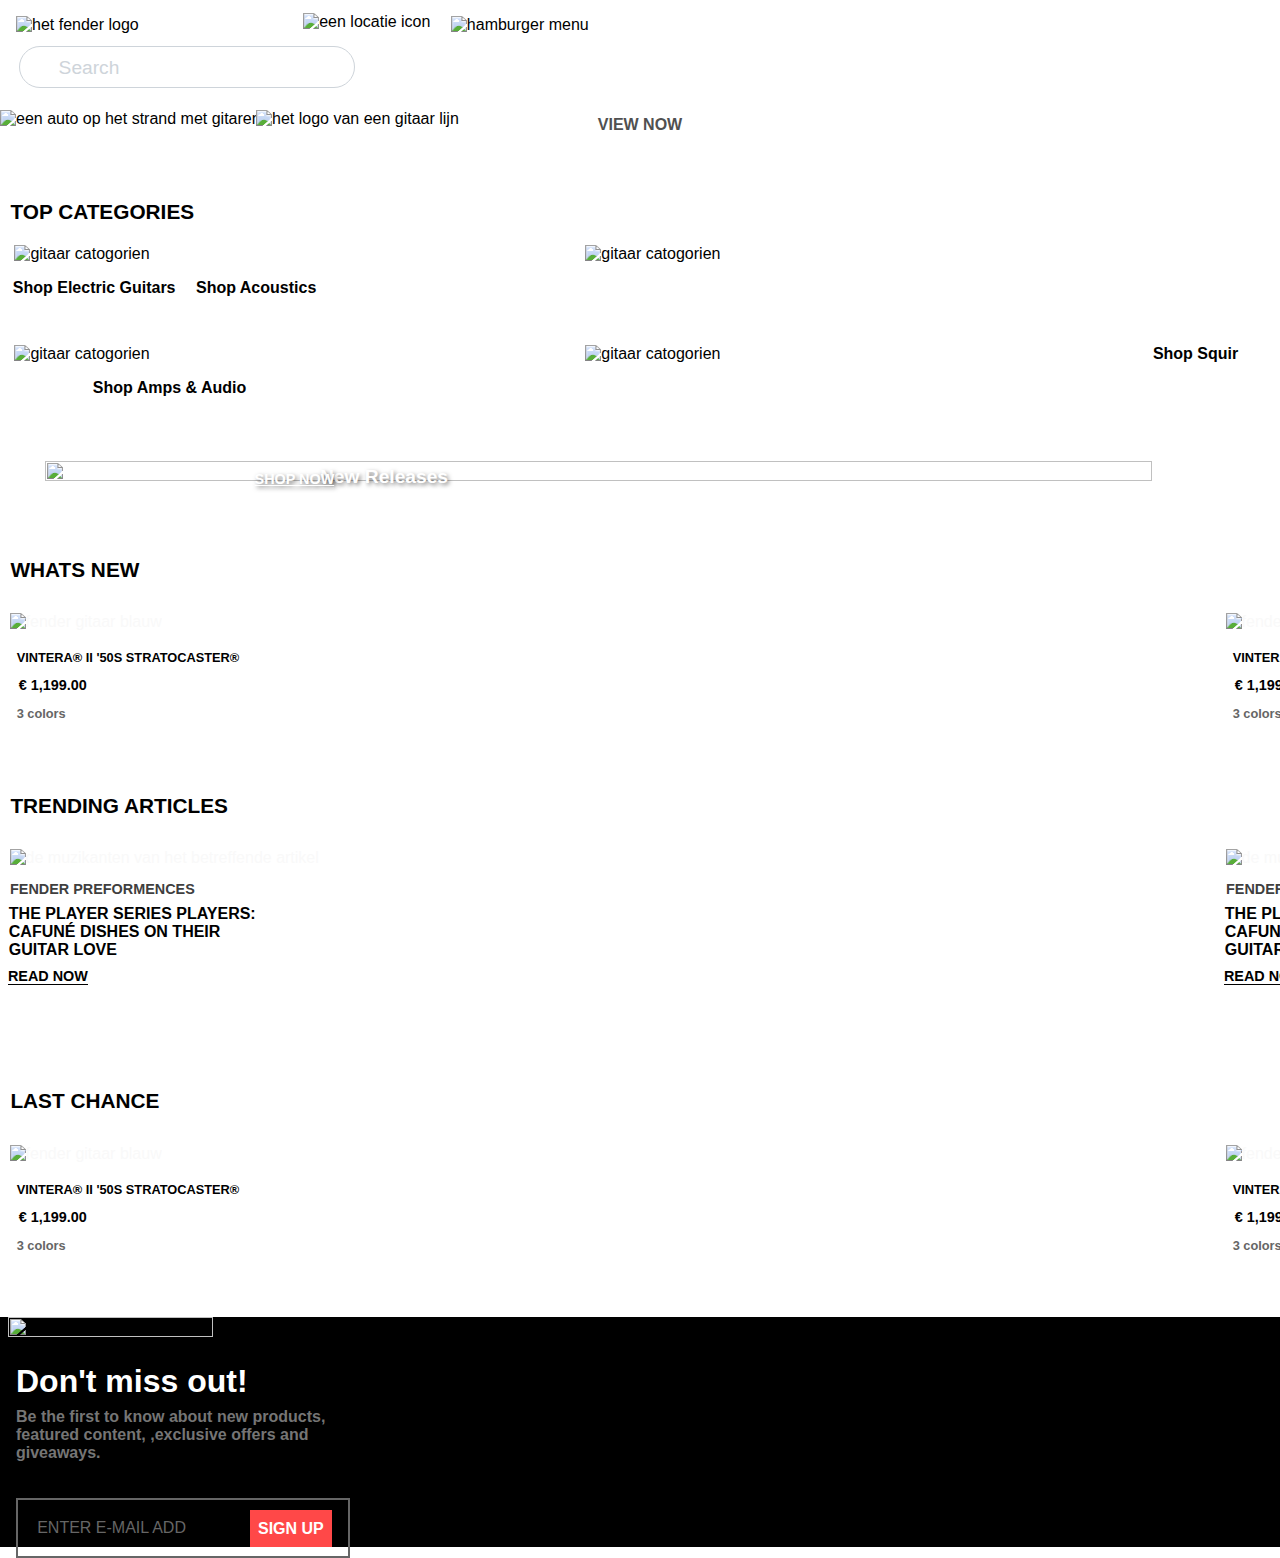
==== index.html @ 5625ce15 "Add files via upload" ====
<!DOCTYPE html>
<html lang="en">

<head>
    <meta charset="UTF-8">
    <meta name="viewport" content="width=device-width, initial-scale=1.0">
    <link rel="stylesheet" href="style.css">
    <title>fender</title>
</head>

<body class="home">
    <header>
        <nav>
            <a><img src="images/Fender_guitars_logo.svg.png" alt="het fender logo"></a>
            <a><img src="images/2838912.png" alt="een locatie icon"></a>
            <a><img src="images/865860-200.png" alt="hamburger menu"></a>
        </nav>
        <a>Search</a>
    </header>
    <main>
        <section>
            <img src="images/autodegoede.png" alt=" een auto op het strand met gitaren">
            <img src="images/vintera_lockup_white@2x.webp" alt=" het logo van een gitaar lijn">
            <P>BEST OF THE DECADES MODELS</P>
            <h1>VINTAGE STYLE FOR<br>THE MODERN ERA</h1>
            <a href="#">VIEW NOW</a>
        </section>


        <section>
            <h2>TOP CATEGORIES</h2>
            <img src="images/electrics-category-tile-v3@2x.webp" alt="gitaar catogorien">
            <img src="images/acoustics-category-tile-v2@2x.webp" alt="gitaar catogorien">
            <p>Shop Electric Guitars</p>
            <p>Shop Acoustics</p>
        </section>

        <section>
            <img src="images/squier-category-tile-v2@2x.webp" alt="gitaar catogorien">
            <img src="images/amps-category-tile-v2@2x.webp" alt="gitaar catogorien">
            <p>Shop Squir</p>
            <p>Shop Amps & Audio</p>
        </section>


        <section>
            <img src="images/Web_Fender_0919_23_VinteraIISeries_NPI_Launch_SHOPCARD_1280x846@2x.webp" alt="">
            <P>New Releases</P>
            <a href="#">SHOP NOW</a>
        </section>


        <section>
            <h2>WHATS NEW</h2>
            <article>
                <a><img src="images/strat1.png" alt="fender gitaar blauw"></a>
                <h3>VINTERA® II '50S STRATOCASTER®</h3>
                <p>€ 1,199.00</p>
                <P>3 colors</P>
            </article>
            <article>
                <a><img src="images/gitaar2.png" alt="fender gitaar blauw"></a>
                <h3>VINTERA® II '50S STRATOCASTER®</h3>
                <p>€ 1,199.00</p>
                <P>3 colors</P>
            </article>
            <article>
                <a><img src="images/gitaar3.png" alt="fender gitaar blauw"></a>
                <h3>VINTERA® II '50S STRATOCASTER®</h3>
                <p>€ 1,199.00</p>
                <P>3 colors</P>

            </article>
        </section>


        <section>
            <h2>TRENDING ARTICLES</h2>
            <article>
                <img src="images/1_CAFUNE_FINAL_FEEDTILE@2x.webp" alt="de muzikanten van het betreffende artikel">
                <p>FENDER PREFORMENCES</p>
                <p>THE PLAYER SERIES PLAYERS:<br>CAFUNÉ DISHES ON THEIR<br>GUITAR LOVE</p>
                <a>READ NOW</a>
            </article>

            <article>
                <img src="images/3_Finishing_School_Article@2x.jpg" alt="de muzikanten van het betreffende artikel">
                <p>FENDER PREFORMENCES</p>
                <p>THE PLAYER SERIES PLAYERS:<br>CAFUNÉ DISHES ON THEIR<br>GUITAR LOVE</p>
                <a>READ NOW</a>
            </article>
            <article>
                <img src="images/2_LunaLi_FINALFEEDTILE@2x.webp" alt="de muzikanten van het betreffende artikel">
                <p>FENDER PREFORMENCES</p>
                <p>THE PLAYER SERIES PLAYERS:<br>CAFUNÉ DISHES ON THEIR<br>GUITAR LOVE</p>
                <a>READ NOW</a>
              </article>
        </section>



        <section>
            <h2>LAST CHANCE</h2>
            <article>
                <a><img src="images/bass.png" alt="fender gitaar blauw"></a>
                <h3>VINTERA® II '50S STRATOCASTER®</h3>
                <p>€ 1,199.00</p>
                <P>3 colors</P>
            </article>
            <article>
                <a><img src="images/bass2.png" alt="fender gitaar blauw"></a>
                <h3>VINTERA® II '50S STRATOCASTER®</h3>
                <p>€ 1,199.00</p>
                <P>3 colors</P>
            </article>
            <article>
                <a><img src="images/gitaar4.png" alt="fender gitaar blauw"></a>
                <h3>VINTERA® II '50S STRATOCASTER®</h3>
                <p>€ 1,199.00</p>
                <P>3 colors</P>

            </article>
        </section>




    </main>
    <footer>
    <img src="images/fender-logo.png" src="fender logo wit">
    <h3>Don't miss out!</h3>
    <p>Be the first to know about new products,<br>featured content, ,exclusive offers and<br> giveaways.</p>
    <a href="#">ENTER E-MAIL ADD<button>SIGN UP</button></a>
    </footer>
</body>

</html>
---- style.css ----
* {
    margin: 0;
    padding: 0;
}

body {
    margin: 0;
    font-family: sans-serif;
}



/*vormgeving voor de header*/

header {
    background-color: white;
    margin-bottom: 2em;
}

header nav a:nth-of-type(1) img {
    width: 27%;
    margin-top: 1em;
    margin-left: 1em;
}

header nav a:nth-of-type(2) img {
    width: 6%;
    margin-left: 10em;
    position: relative;
    top: -0.2em;
}

header nav a:nth-of-type(3) img {
    width: 7%;
    margin-left: 1em;
}

nav {
    margin-bottom: 1.4em;
}

header > a {
    border: 1px solid #ced4da;
    ;
    font-size: 1.2em;
    color: #ced4da;
    border-radius: 2em;
    margin-left: 1em;
    padding-left: 2em;
    padding-right: 12.2em;
    padding-top: 0.5em;
    padding-bottom: 0.5em;
}

/*de vormgeving van de header stopt hier*/

/*de vormgeving van de body begint hier*/



.home section:first-child {
    position: relative;
}

.home section:first-child img {
    width: 100%;
    /* Make sure the image takes up the entire width of its container */
    display: block;
    /* Remove extra spacing below the image */
}

.home section:first-child p {
    font-size: 0.8em;
    position: absolute;
    top: 58%;
    /* Adjust vertically as needed */
    left: 50%;
    /* Adjust horizontally as needed */
    transform: translate(-50%, -50%);
    /* Center the text based on its own dimensions */
    color: white;
    /* Example text color */
    text-align: center;
    /* Center the text horizontally */
    /* Add more styles as needed */
    white-space: nowrap;
    font-weight: bold;
}


.home section:first-child h1:nth-child(4) {
    /* Your styles for the second h1 element */
    font-size: 2em;
    position: absolute;
    top: 67%;
    /* Adjust vertically as needed */
    left: 50%;
    /* Adjust horizontally as needed */
    transform: translate(-50%, -50%);
    /* Center the text based on its own dimensions */
    color: white;
    /* Example text color */
    text-align: center;
    /* Center the text horizontally */
    text-transform: uppercase;
    /* Uppercase text */
    white-space: nowrap;
    /* Prevent text from breaking onto a new line */
    /* Add more styles as needed */
    font-weight: bold;
}

.home section:first-child a {
    /* Your styles for the <a> element */
    font-size: 1em;
    position: absolute;
    top: 80%;
    /* Adjust vertically as needed */
    left: 50%;
    /* Adjust horizontally as needed */
    transform: translate(-50%, -50%);
    /* Center the text based on its own dimensions */
    color: rgb(80, 80, 80);
    /* Example text color */
    text-align: center;
    /* Center the text horizontally */
    text-decoration: none;
    /* Remove underline */
    background-color: #ffffff;
    /* Example background color */
    padding: 10px 20px;
    /* Example padding */
    /* Add more styles as needed */
    border-radius: 2em;
    font-weight: bold;
}

.home section:first-child img:nth-child(2) {
    position: absolute;
    transform: translate(-50%, -50%);
    top: 50%;
    /* Adjust vertically as needed */
    left: 50%;
    width: 60%;
}


/*de bovenkant met de bloemen en de auto is nu af*/

.home section:nth-child(2){
    margin-top: 4.5em;
}


.home section:nth-child(2) h2:first-child {
    color: black;
    margin-left: 0.5em;
    font-size: 1.3em;
    margin-bottom: 1em;
    font-weight: bold;
}

.home section:nth-of-type(2) img {
width: 43%;
height: 20%;
display: inline-block;
margin-left: 0.9em;
}


.home section:nth-of-type(2) img:nth-of-type(2) {
    margin-left: 1em;
}

.home section:nth-of-type(2) p {
    display: inline-block;
    margin-top: 1em;
    margin-left: 0.8em;
    font-size: 1em;
    font-weight: bold;

}

.home section:nth-of-type(2) p:nth-of-type(2) {
    margin-left: 1em; 

}


.home section:nth-child(3){
    margin-top: 2em;
}


.home section:nth-of-type(3) img {
width: 43%;
height: 20%;
display: inline-block;
margin-left: 0.9em;
}


.home section:nth-of-type(3) img:nth-of-type(2) {
    margin-left: 1em;
}

.home section:nth-of-type(3) p {
    display: inline-block;
    margin-top: 1em;
    margin-left: 0.8em;
    font-size: 1em;
    font-weight: bold;
}

.home section:nth-of-type(3) p:nth-of-type(2) {
    margin-left: 5.8em; 
    font-weight: bold;
}


/*de vormgeving voor de collectie stopt hier*/

.home section:nth-of-type(4) {
    margin-top: 4em;
    position: relative;
}

.home section:nth-of-type(4) img{
    width:93% ;
    height:30%;
    display: block;
    margin: auto;
}


.home section:nth-of-type(4) p {
    font-size: 1.2em;
    text-shadow: 2px 2px 4px rgba(0, 0, 0, 0.5); /* Add a shadow */
    position: absolute;
    font-weight: bold;
    top: 65%;
    left: 30%;
    transform: translate(-50%, -50%);
    color: white; /* Optional: set text color */
}

.home section:nth-of-type(4) a {
    font-size: 0.9em;
    text-shadow: 2px 2px 4px rgba(0, 0, 0, 0.5); /* Add a shadow */
    position: absolute;
    font-weight: bold;
    top: 80%;
    left: 23%;
    transform: translate(-50%, -50%);
    color: white; /* Optional: set text color */
    border-bottom: 2px solid white; /
}

/*vormgeving voor de auto met shop now stopt hier*/



.home section:nth-of-type(5) h2{
    position: absolute;
    color: black;
    margin-left: 0.5em;
    font-size: 1.3em;
    margin-top: 3.5em;
    font-weight: bold;
    flex: 0 0 auto; /* Prevent h2 from participating in flex layout */
    width: auto; /* Allow h2 to take its natural width */
}

.home section:nth-of-type(5) img{
    margin-top: 1em;
    color:#f9f9f9;
    margin-left: 0.6em;
    width: 70%;
    height: 70%;
}

.home section:nth-of-type(5) h3 {
    margin-top: 1.5em;
    font-weight: bold;
    margin-left:1.3em;
    font-size: 0.8em;
  }


.home section:nth-of-type(5) p {
    margin-top: 0.8em;
    font-weight: bold;
    margin-left:1.3em;
    font-size: 0.9em;
  }

.home section:nth-of-type(5) p:nth-of-type(2) {
    margin-top: 1em;
    margin-left:1.3em;
    font-size: 0.8em;
    color: #666666;
  }

.home section:nth-of-type(5){
    display: flex;
    overflow-x: auto; /* Add horizontal scroll if the content exceeds the width */
    overflow-y: hidden;
}

.home section:nth-of-type(5) article {
    margin-top: 7em;
    overflow-x: auto; /* Add horizontal scroll if the content exceeds the width */
    flex: 0 0 auto; /* Allow the articles to shrink if necessary */
    margin-right: -4em; /* Adjust the margin between articles */
    width: 100%; /* Set the width of each article to 25% to have four items in a row */

}


/*vormgeving voor mijn gitaar silder stopt hier*/


.home section:nth-of-type(6) h2{
    margin-top: 2em;
    color: black;
    margin-left: 0.5em;
    font-size: 1.3em;
    margin-top: 2em;
    font-weight: bold;
    flex: 0 0 auto; /* Prevent h2 from participating in flex layout */
    width: auto; /* Allow h2 to take its natural width */
    position: absolute;
}

.home section:nth-of-type(6) img{
    margin-top: 2em;
    color:#f9f9f9;
    margin-left: 0.6em;
    width: 70%;
    height: 70%;
}

.home section:nth-of-type(6) p:first-of-type{
   font-size: 0.9em;
   color: #3f3f3f;
   margin-top: 1em;
   margin-left: 0.7em;
   font-weight: bold;

}

.home section:nth-of-type(6) p:nth-of-type(2){
    margin-top: 0.5em;
   font-size: 1em;
   margin-left: 0.55em;
   margin-bottom: 0.5em;
   font-weight: bold;
}

.home section:nth-of-type(6) a{
font-size: 0.9em;
   margin-left: 0.55em;
   font-weight: bold;
   color: #000000;
   border-bottom: 1px solid #000000;

}

.home section:nth-of-type(6){
    margin-top: 2em;
    display: flex;
    overflow-x: auto; /* Add horizontal scroll if the content exceeds the width */
    overflow-y: hidden;
}

.home section:nth-of-type(6) article {
    margin-top: 4em;
    overflow-x: auto; /* Add horizontal scroll if the content exceeds the width */
    flex: 0 0 auto; /* Allow the articles to shrink if necessary */
    margin-right: -4em; /* Adjust the margin between articles */
    width: 100%;
    display: inline-block;
}



/*vormgeving voor de artikelen stopt hier*/

.home section:nth-of-type(7) h2{
    position: absolute;
    color: black;
    margin-left: 0.5em;
    font-size: 1.3em;
    margin-top: 5em;
    font-weight: bold;
    flex: 0 0 auto; /* Prevent h2 from participating in flex layout */
    width: auto; /* Allow h2 to take its natural width */
}

.home section:nth-of-type(7) img{
    margin-top: 1em;
    color:#f9f9f9;
    margin-left: 0.6em;
    width: 70%;
    height: 70%;
}

.home section:nth-of-type(7) h3 {
    margin-top: 1.5em;
    font-weight: bold;
    margin-left:1.3em;
    font-size: 0.8em;
  }


.home section:nth-of-type(7) p {
    margin-top: 0.8em;
    font-weight: bold;
    margin-left:1.3em;
    font-size: 0.9em;
  }

.home section:nth-of-type(7) p:nth-of-type(2) {
    margin-top: 1em;
    margin-left:1.3em;
    font-size: 0.8em;
    color: #666666;
  }

.home section:nth-of-type(7){
    display: flex;
    overflow-x: auto; /* Add horizontal scroll if the content exceeds the width */
    overflow-y: hidden;
}

.home section:nth-of-type(7) article {
    margin-top: 9em;
    overflow-x: auto; /* Add horizontal scroll if the content exceeds the width */
    flex: 0 0 auto; /* Allow the articles to shrink if necessary */
    margin-right: -4em; /* Adjust the margin between articles */
    width: 100%; /* Set the width of each article to 25% to have four items in a row */

}


.home footer{
    margin-top: 4em;
    background-color: #000000;
}


.home footer img{
width: 40%;
height: 50%;
margin-left: 0.5em;
}


.home footer h3{
color: #ffffff;
font-size: 2em;
font-weight: bold;
margin-left: 0.5em;
margin-top: 0.7em;
}

.home footer p{
    font-size: 1em;
    color: #757575;
    margin-left: 1em;
    margin-top: 0.5em;
    font-weight: bold;
    margin-bottom: 3em;

    }


.home footer a:first-of-type{
    margin-left: 1em;
    color: #666666;
    text-decoration: none;
    border: 2px solid #666666;
    padding: 1.2em;
    padding-right: 5em;
    font-size: 1em;
}

.home footer a button{
  font-size: 1em;
  background-color: #ff4848;
  color: #ffffff;
  padding: 0.6em;
  padding-left: 0.5em;
  padding-right: 0.5em;
  border: none;
  position: relative;
  right: -4em;
  font-weight: bold;
}




/*vormgeving voor pagina 2*/

.pagina2 header {
    background-color: white;
    margin-bottom: 2em;
}

.pagina2 nav a:nth-of-type(1) img {
    width: 27%;
    margin-top: 1em;
    margin-left: 1em;
}

.pagina2 nav a:nth-of-type(2) img {
    width: 6%;
    margin-left: 10em;
    position: relative;
    top: -0.2em;
}

.pagina2 nav a:nth-of-type(3) img {
    width: 7%;
    margin-left: 1em;
}

.pagina2 nav {
    margin-bottom: 1.4em;
}

.pagina2 header > a {
    border: 1px solid #ced4da;
    ;
    font-size: 1.2em;
    color: #ced4da;
    border-radius: 2em;
    margin-left: 1em;
    padding-left: 2em;
    padding-right: 12.2em;
    padding-top: 0.5em;
    padding-bottom: 0.5em;
}







.pagina2 section:first-child h1{
    font-weight: bold;
    font-size: 1.5em;
    margin-left: 0.7em;
    margin-top: 1.5em;
    }

.pagina2 section:first-child p{
font-size: 0.8em;
color: #000000;
margin-left: 1.3em;
margin-top: 0.5em;
text-align: left;
}


.pagina2 section:first-child img{
width: 90%;
height: 60%;
margin-left: 1em;
margin-top:2em;
}
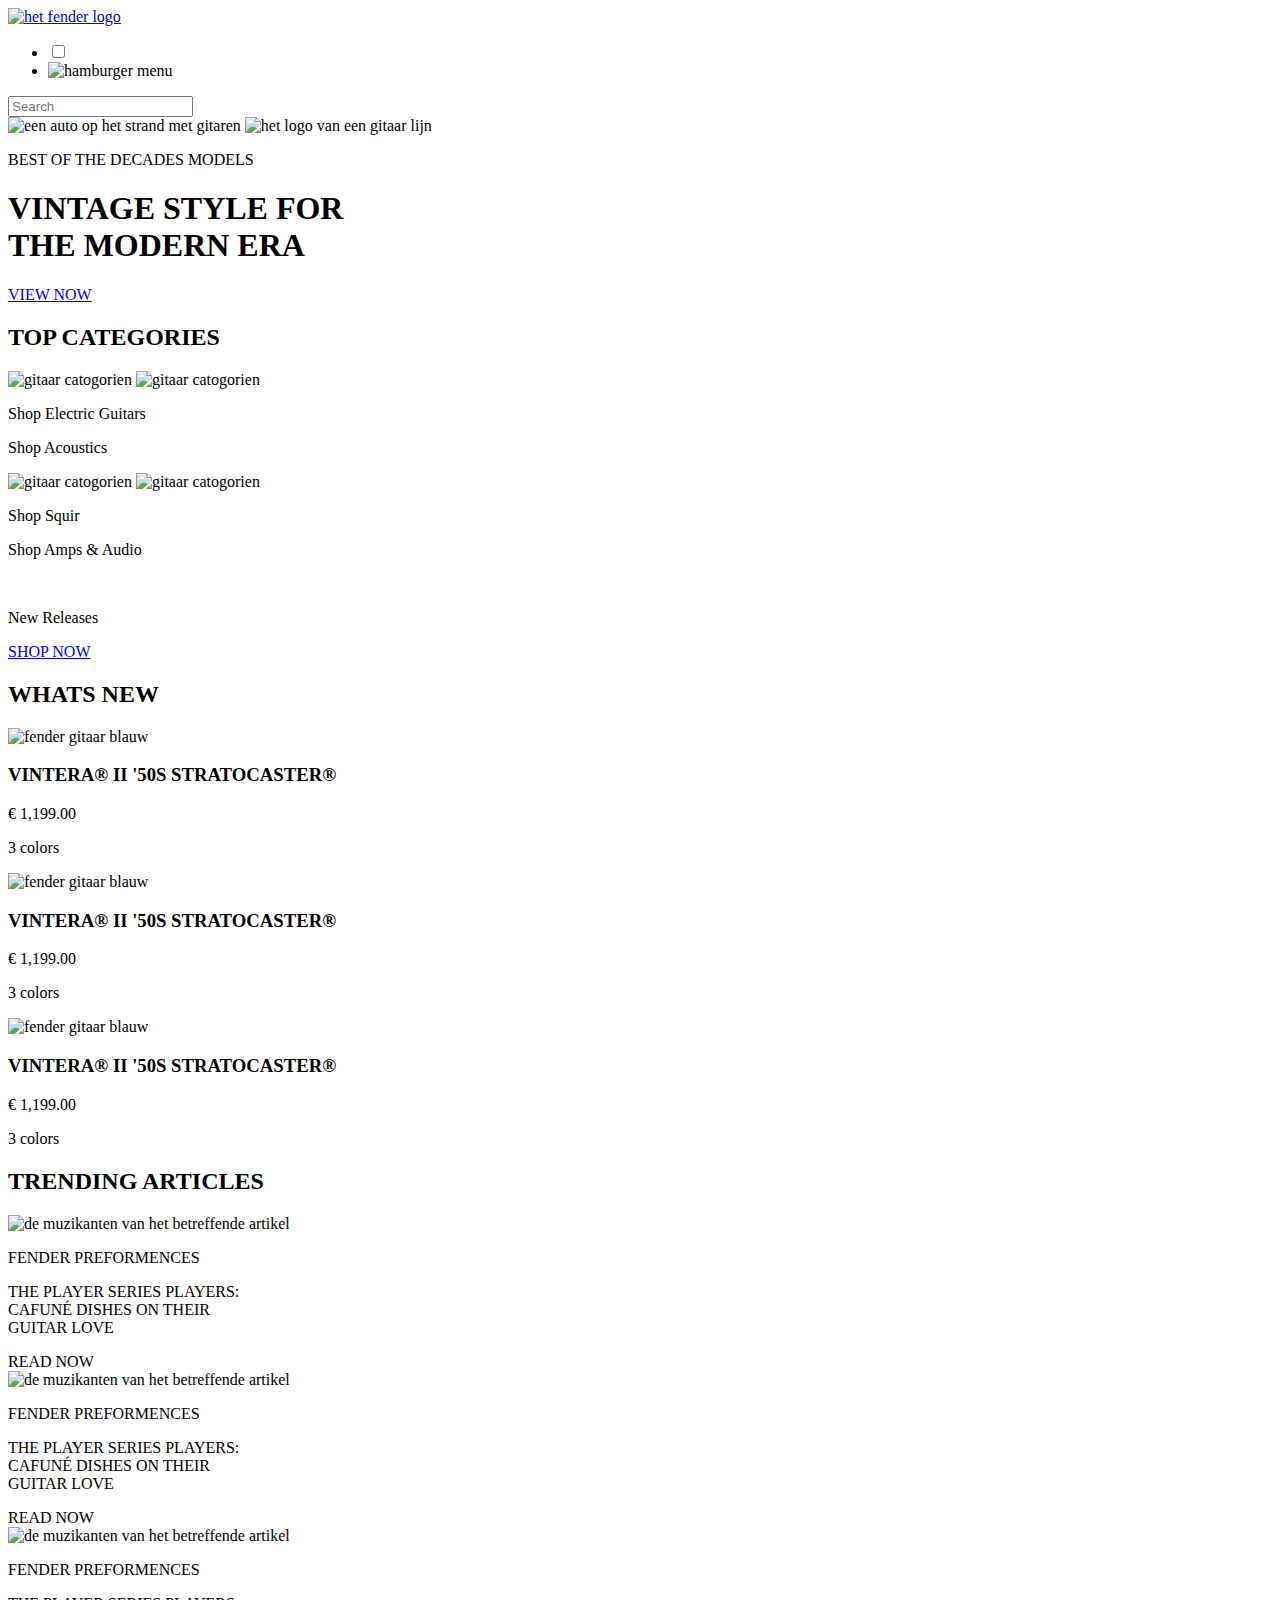
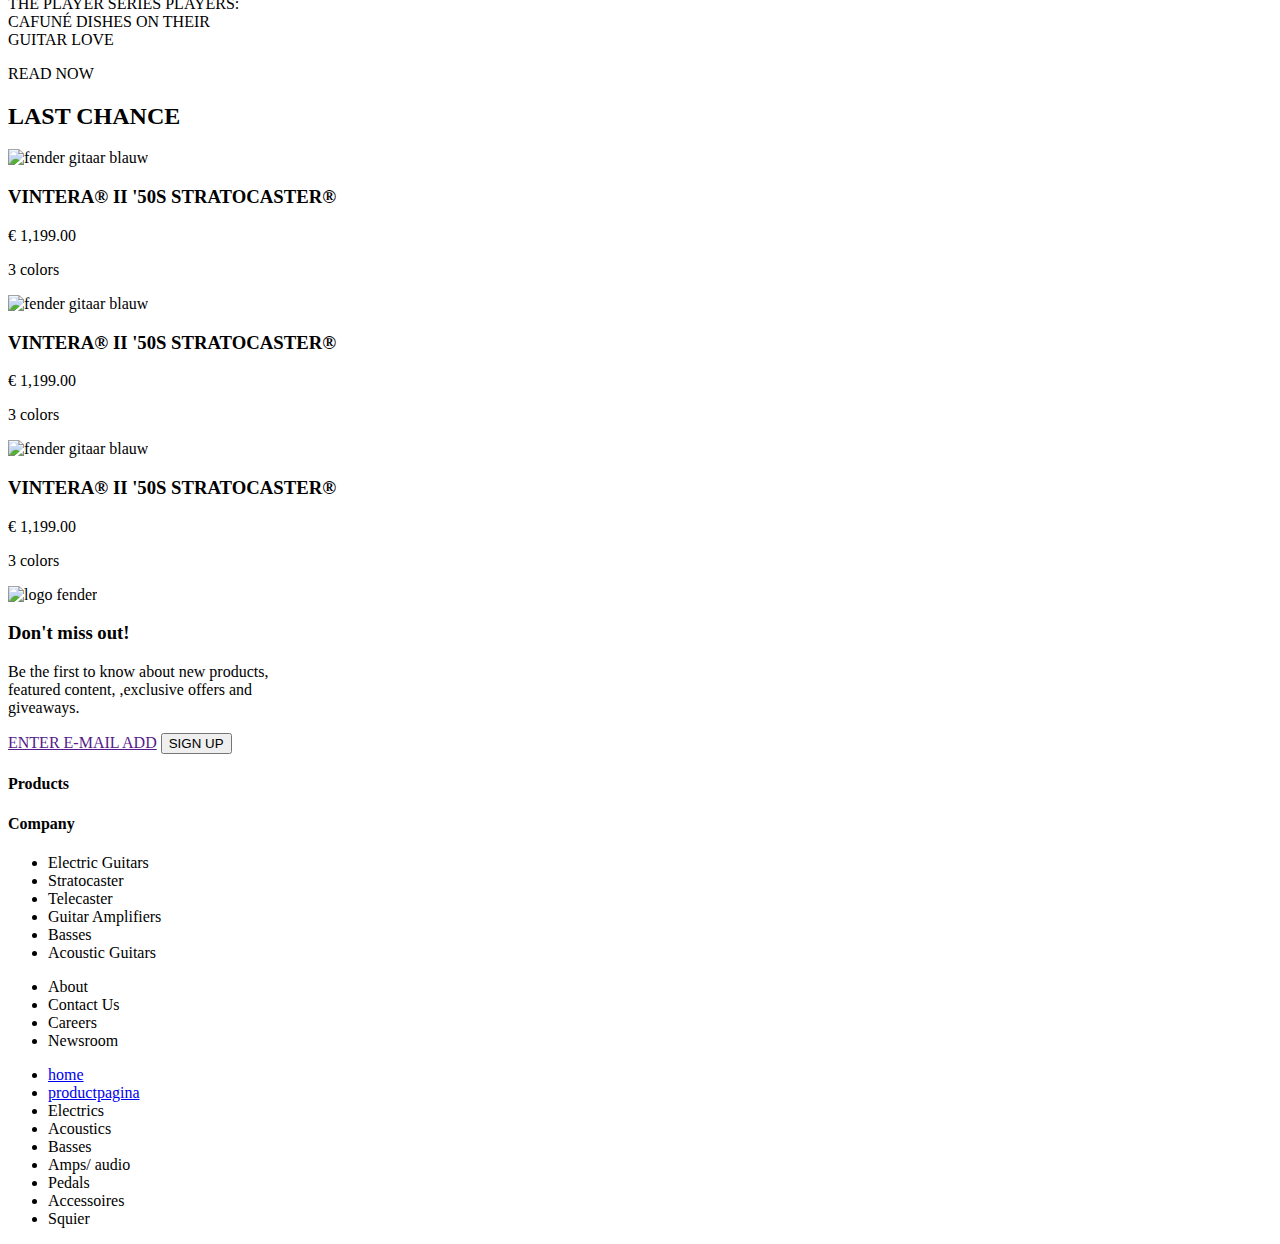
==== commit fb042c14: "Add files via upload" ====
--- a/index.html
+++ b/index.html
@@ -10,12 +10,18 @@
 
 <body class="home">
     <header>
-        <nav>
-            <a><img src="images/Fender_guitars_logo.svg.png" alt="het fender logo"></a>
-            <a><img src="images/2838912.png" alt="een locatie icon"></a>
-            <a><img src="images/865860-200.png" alt="hamburger menu"></a>
-        </nav>
-        <a>Search</a>
+        <a href="index.html"><img src="images/Fender_guitars_logo.svg.png" alt="het fender logo"></a>
+        <ul>
+            <li> <label class="switch">
+                    <input type="checkbox" id="buttondarkmode">
+                    <span class="slider round"></span>
+                </label>
+            </li>
+            <li>
+                <a id="hamburger-icon"><img src="images/865860-200.png" alt="hamburger menu"></a>
+            </li>
+        </ul>
+        <input type="text" placeholder="Search" name="search">
     </header>
     <main>
         <section>
@@ -69,7 +75,6 @@
                 <h3>VINTERA® II '50S STRATOCASTER®</h3>
                 <p>€ 1,199.00</p>
                 <P>3 colors</P>
-
             </article>
         </section>
 
@@ -94,10 +99,8 @@
                 <p>FENDER PREFORMENCES</p>
                 <p>THE PLAYER SERIES PLAYERS:<br>CAFUNÉ DISHES ON THEIR<br>GUITAR LOVE</p>
                 <a>READ NOW</a>
-              </article>
+            </article>
         </section>
-
-
 
         <section>
             <h2>LAST CHANCE</h2>
@@ -122,16 +125,59 @@
             </article>
         </section>
 
+    </main>
+    <footer>
+        <img src="images/fender-logo.png" alt="logo fender">
+        <h3>Don't miss out!</h3>
+        <p>Be the first to know about new products,<br>featured content, ,exclusive offers and<br> giveaways.</p>
+
+        <div>
+            <a href="">ENTER E-MAIL ADD</a> <button>SIGN UP</button>
+        </div>
+
+        <h4>Products</h4>
+        <h4>Company</h4>
+        <ul>
+            <li>Electric Guitars</li>
+            <li>Stratocaster</li>
+            <li>Telecaster</li>
+            <li>Guitar Amplifiers</li>
+            <li>Basses</li>
+            <li>Acoustic Guitars</li>
+        </ul>
+        <ul>
+            <li>About</li>
+            <li>Contact Us</li>
+            <li>Careers</li>
+            <li>Newsroom</li>
+        </ul>
+
+    </footer>
 
 
+    <div class="hamburger">
+        <ul>
+            <li><a href="index.html">home</a></li>
+            <li><a href="ditailpagina.html">productpagina</a></li>
+            <li><a>Electrics</a></li>
+            <li><a>Acoustics</a></li>
+            <li><a>Basses</a></li>
+            <li><a>Amps/ audio</a></li>
+            <li><a>Pedals</a></li>
+            <li><a>Accessoires</a></li>
+            <li><a>Squier</a></li>
+        </ul>
+    </div>
 
-    </main>
-    <footer>
-    <img src="images/fender-logo.png" src="fender logo wit">
-    <h3>Don't miss out!</h3>
-    <p>Be the first to know about new products,<br>featured content, ,exclusive offers and<br> giveaways.</p>
-    <a href="#">ENTER E-MAIL ADD<button>SIGN UP</button></a>
-    </footer>
+    <script src="script.js"></script>
 </body>
 
+<!--bronnen afbeeldingen:
+    alle afbeeldingen op deze pagina komen van de orginele Fender website, de
+    foto's komen origineel van de Fender Musical Instruments Corporation.
+    De video komt van het orginele youtube fender acoount
+    https://www.fender.com/en-NL/start
+    https://www.youtube.com/watch?v=JFBzVo3wvbY
+-->
+
 </html>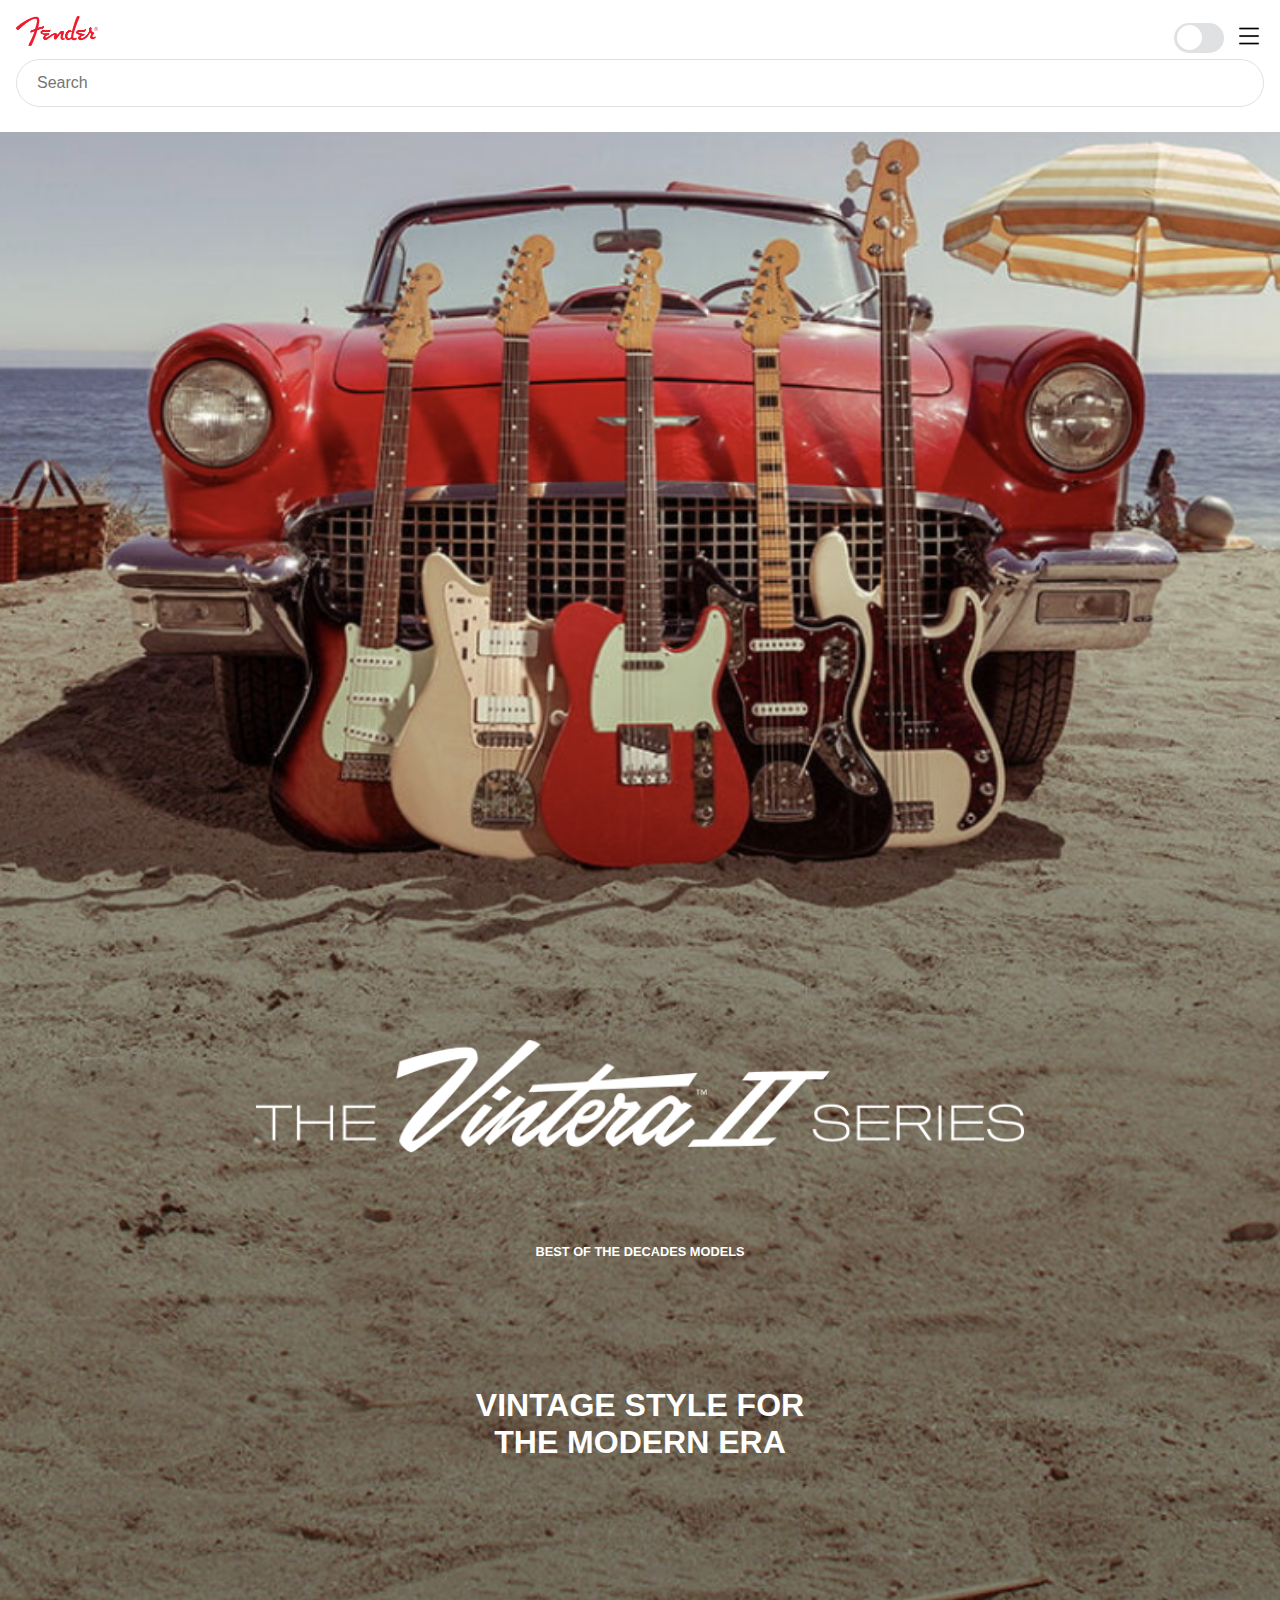
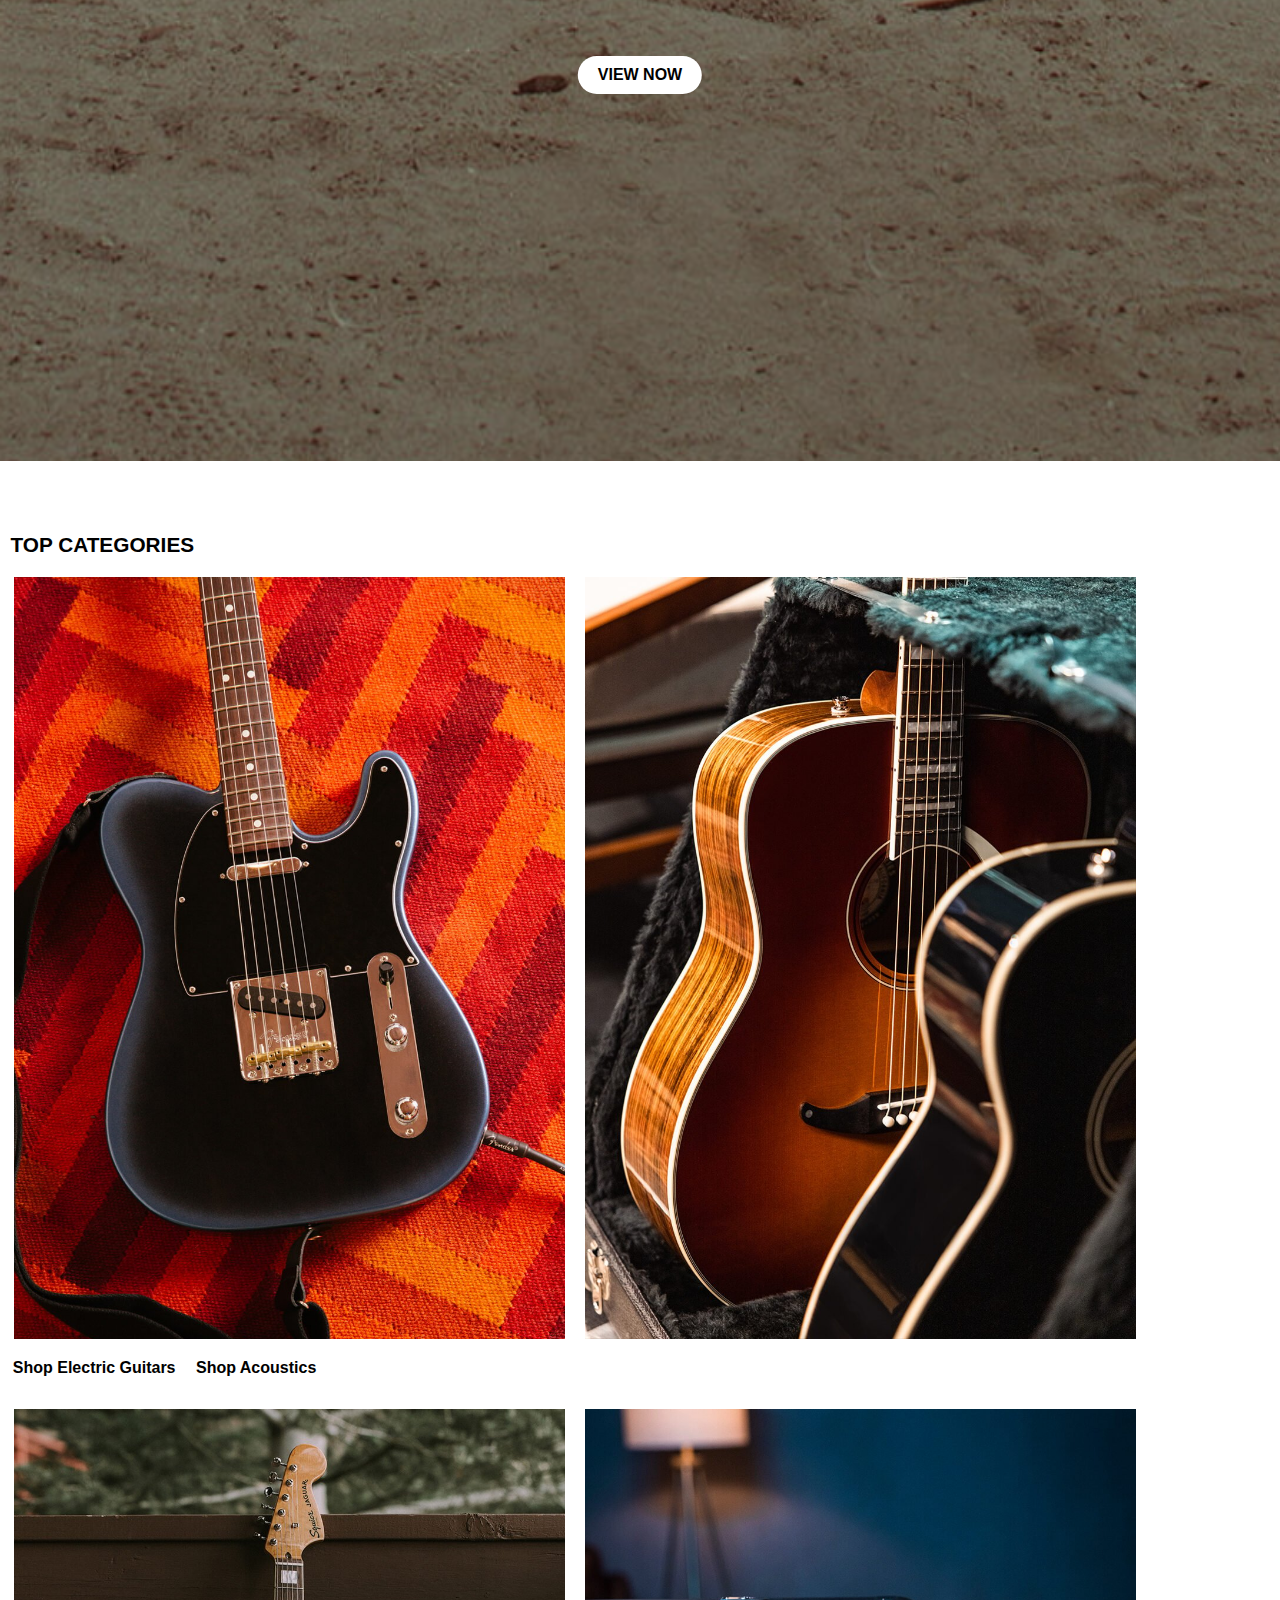
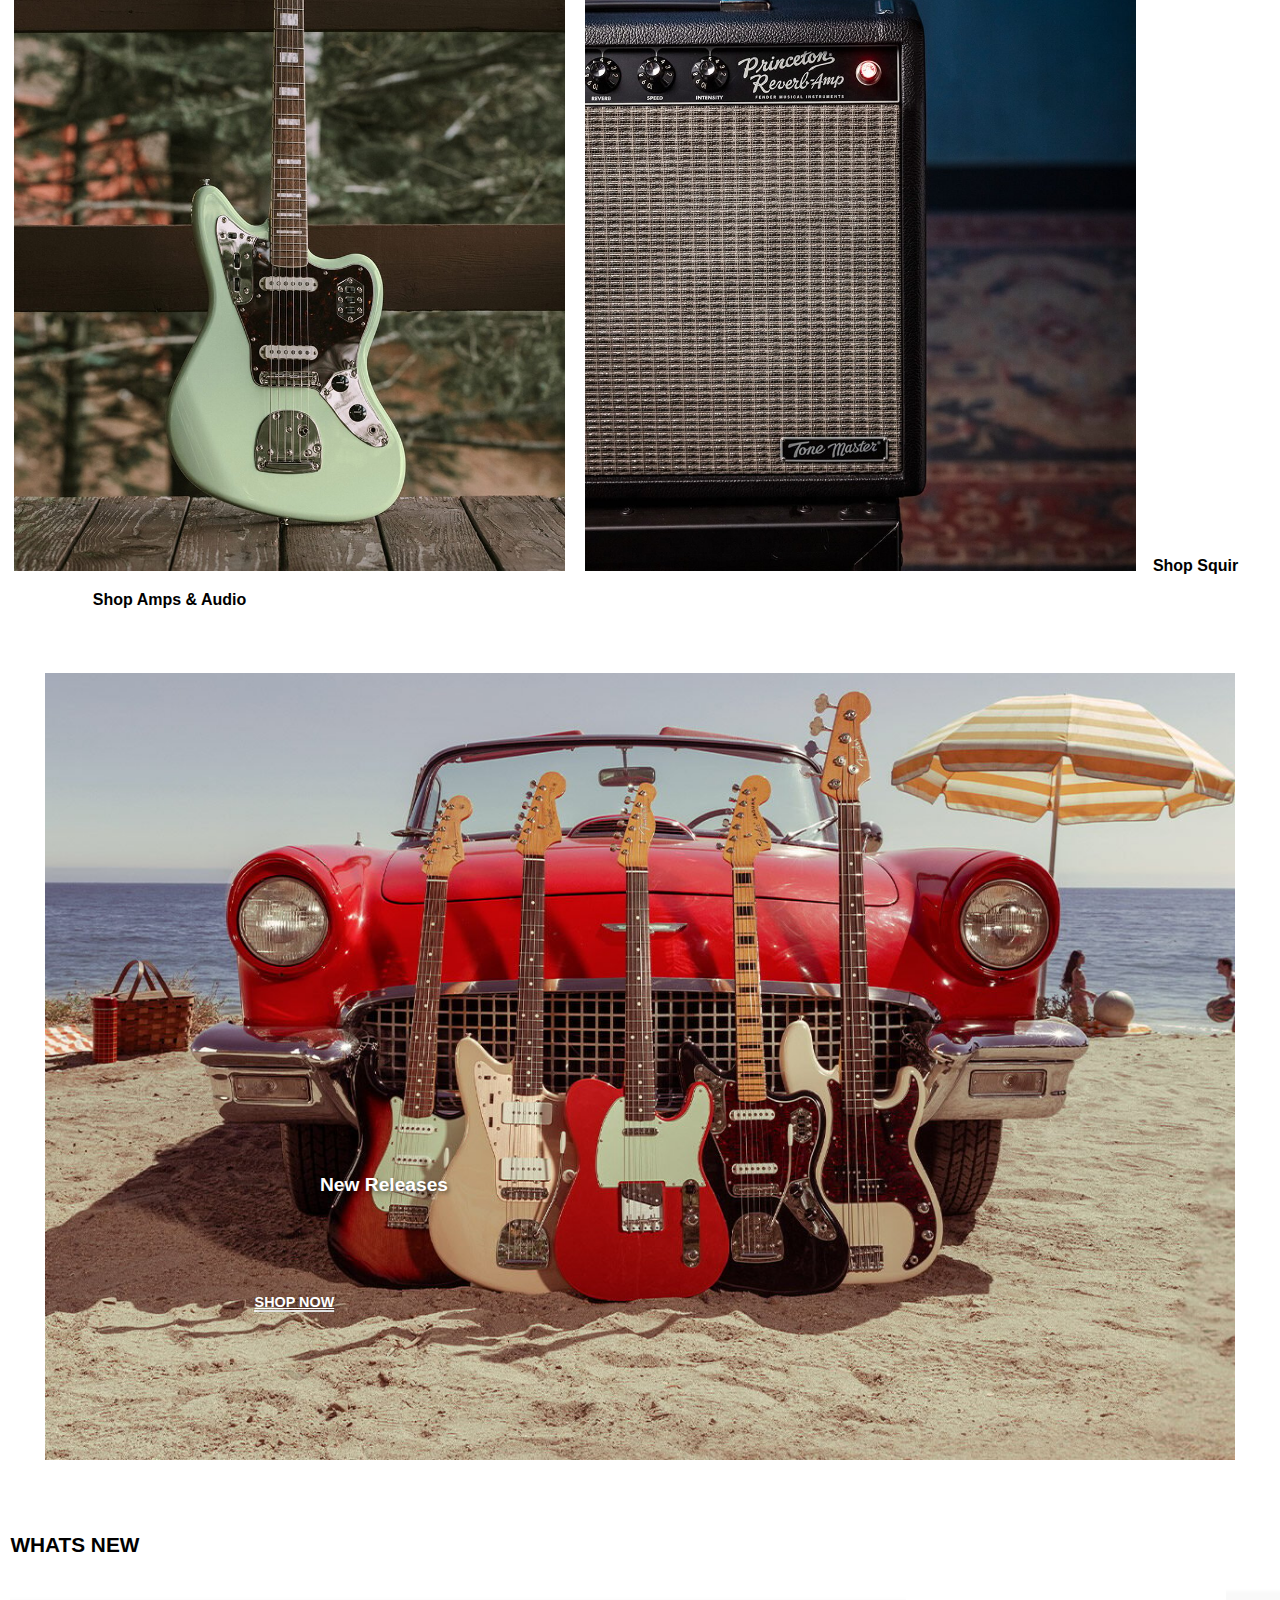
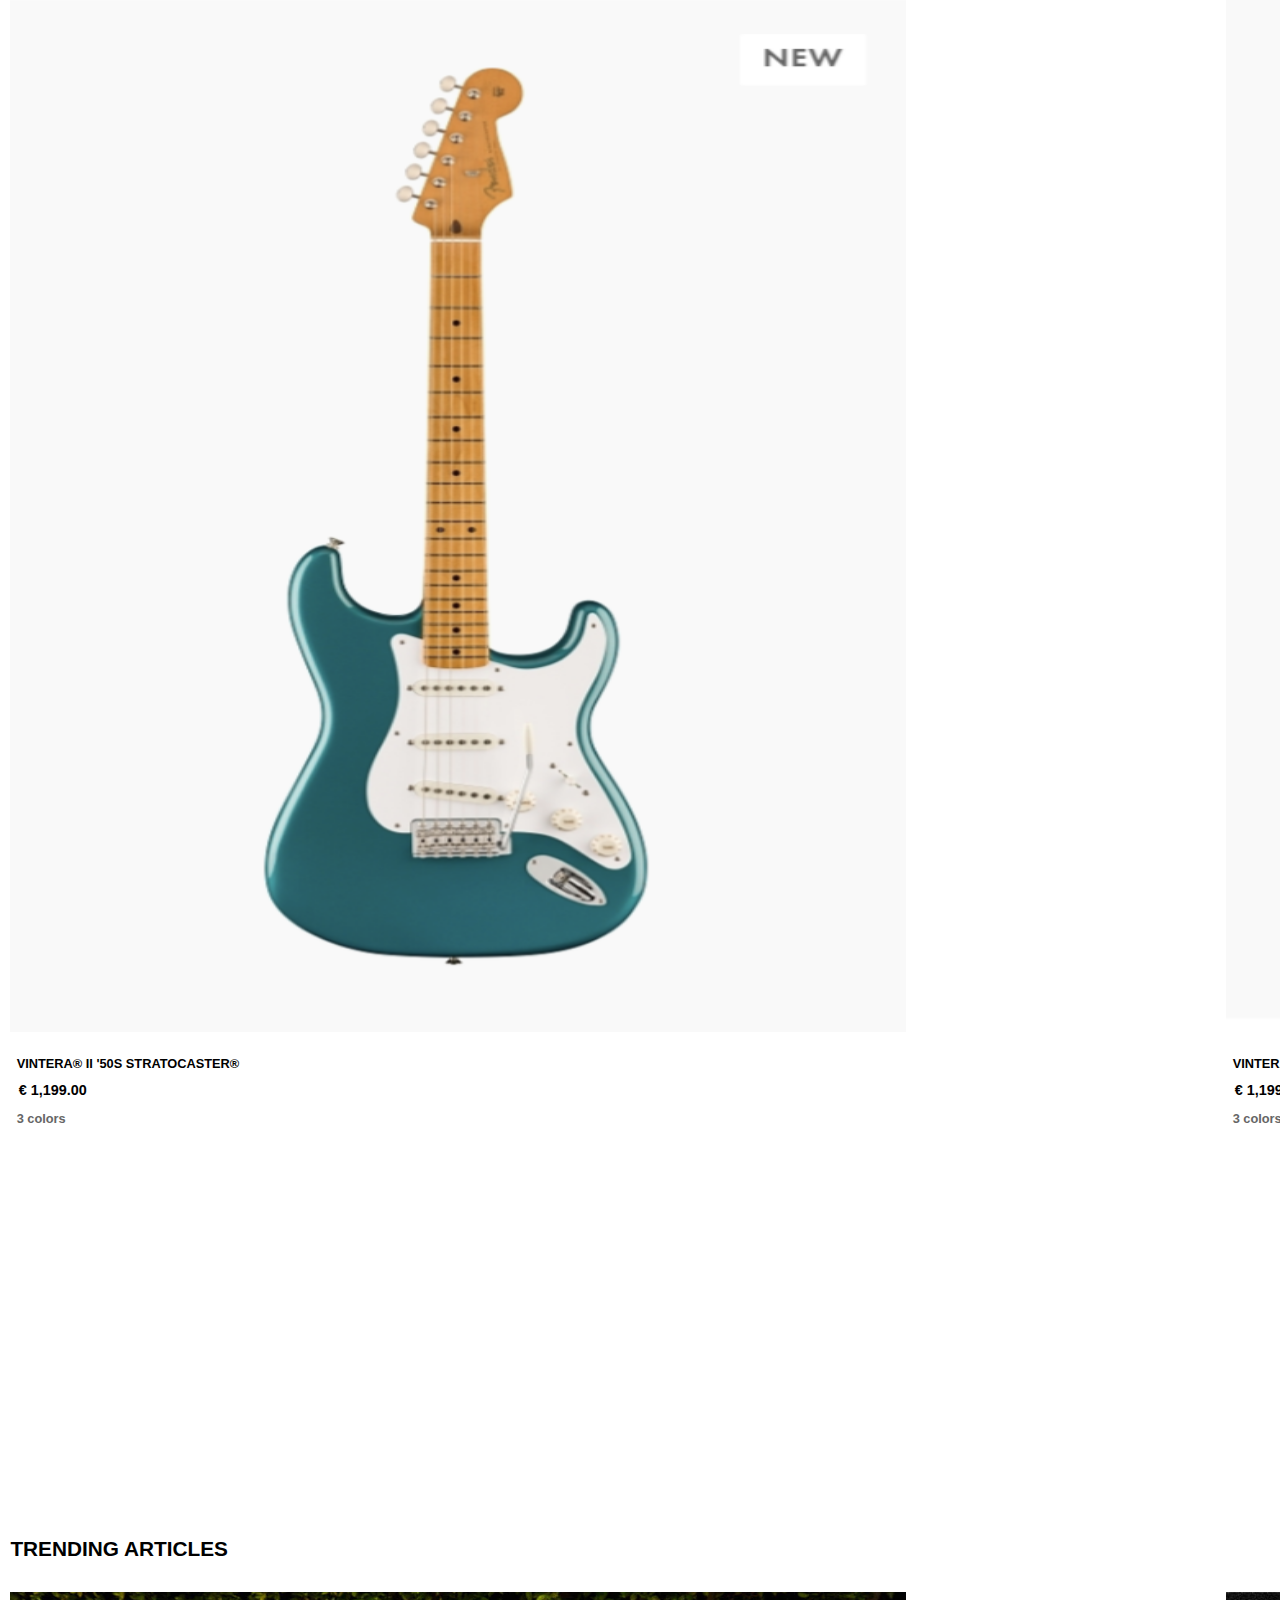
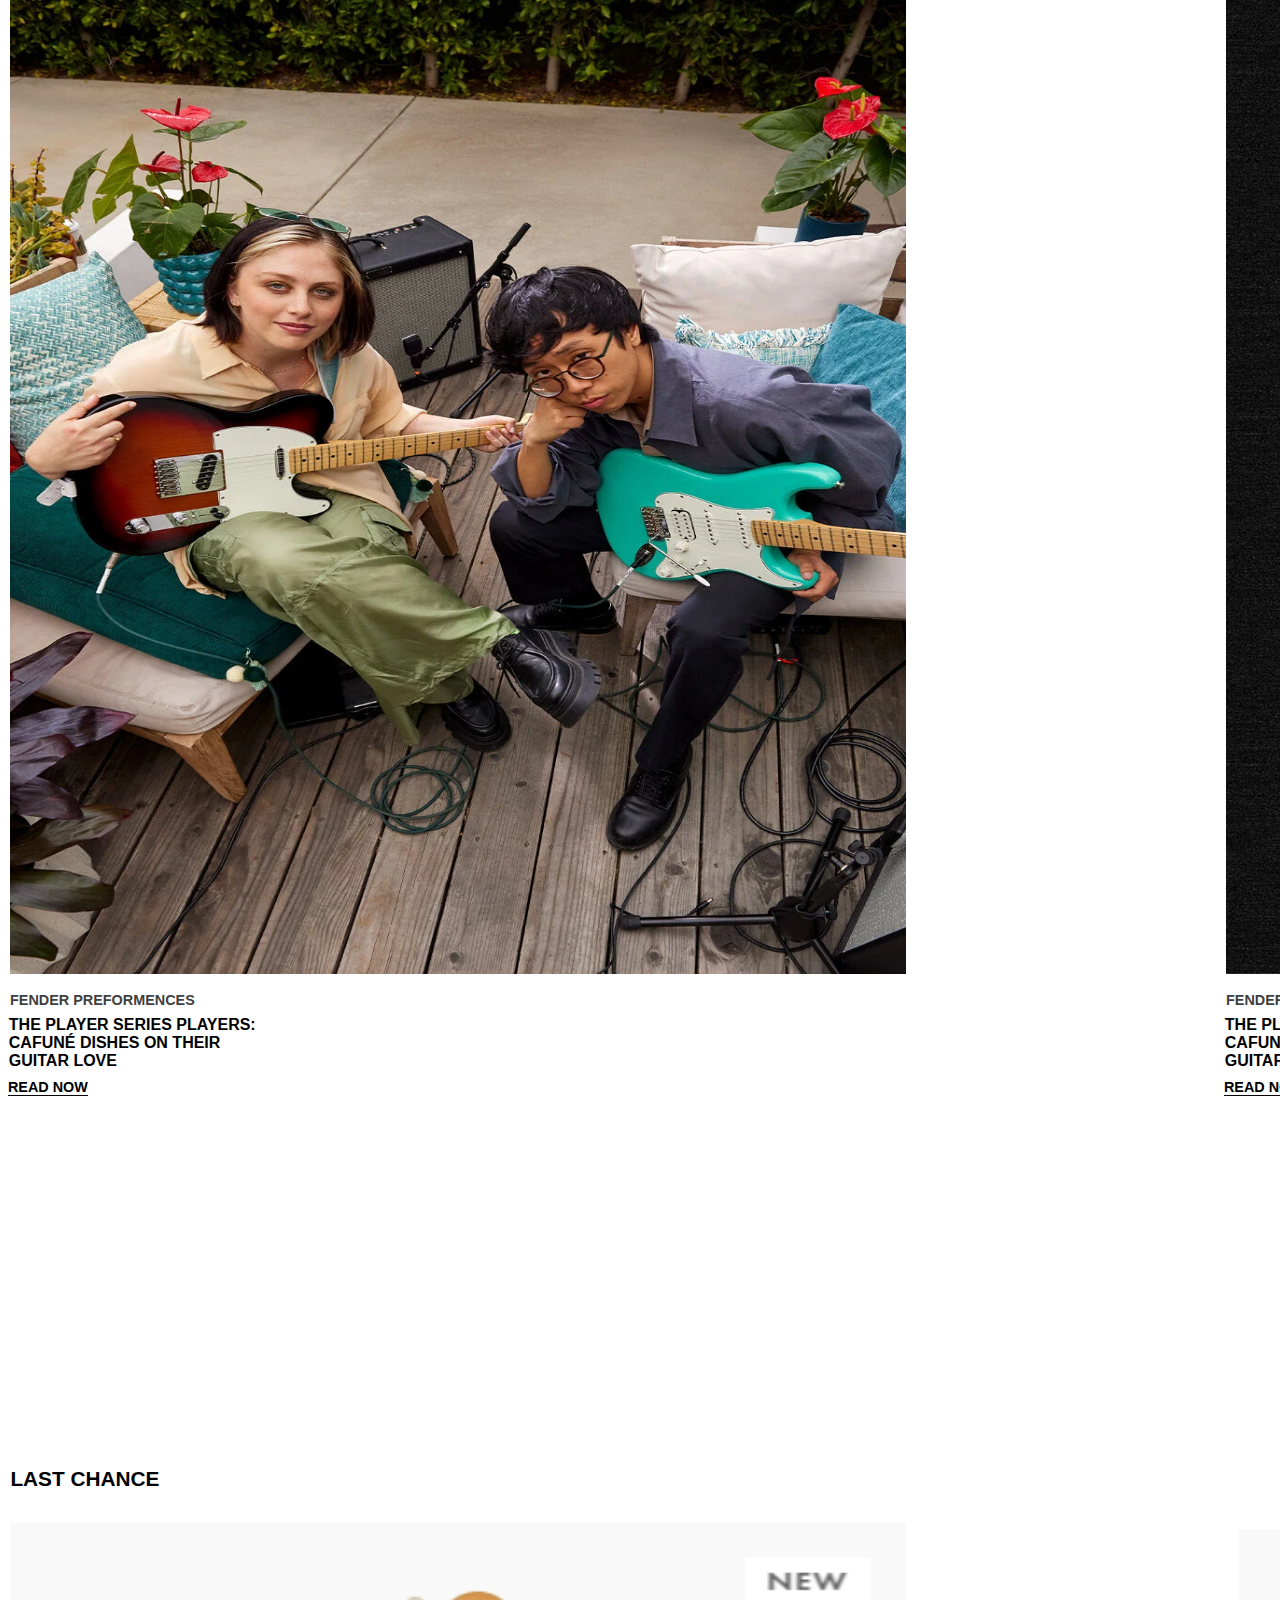
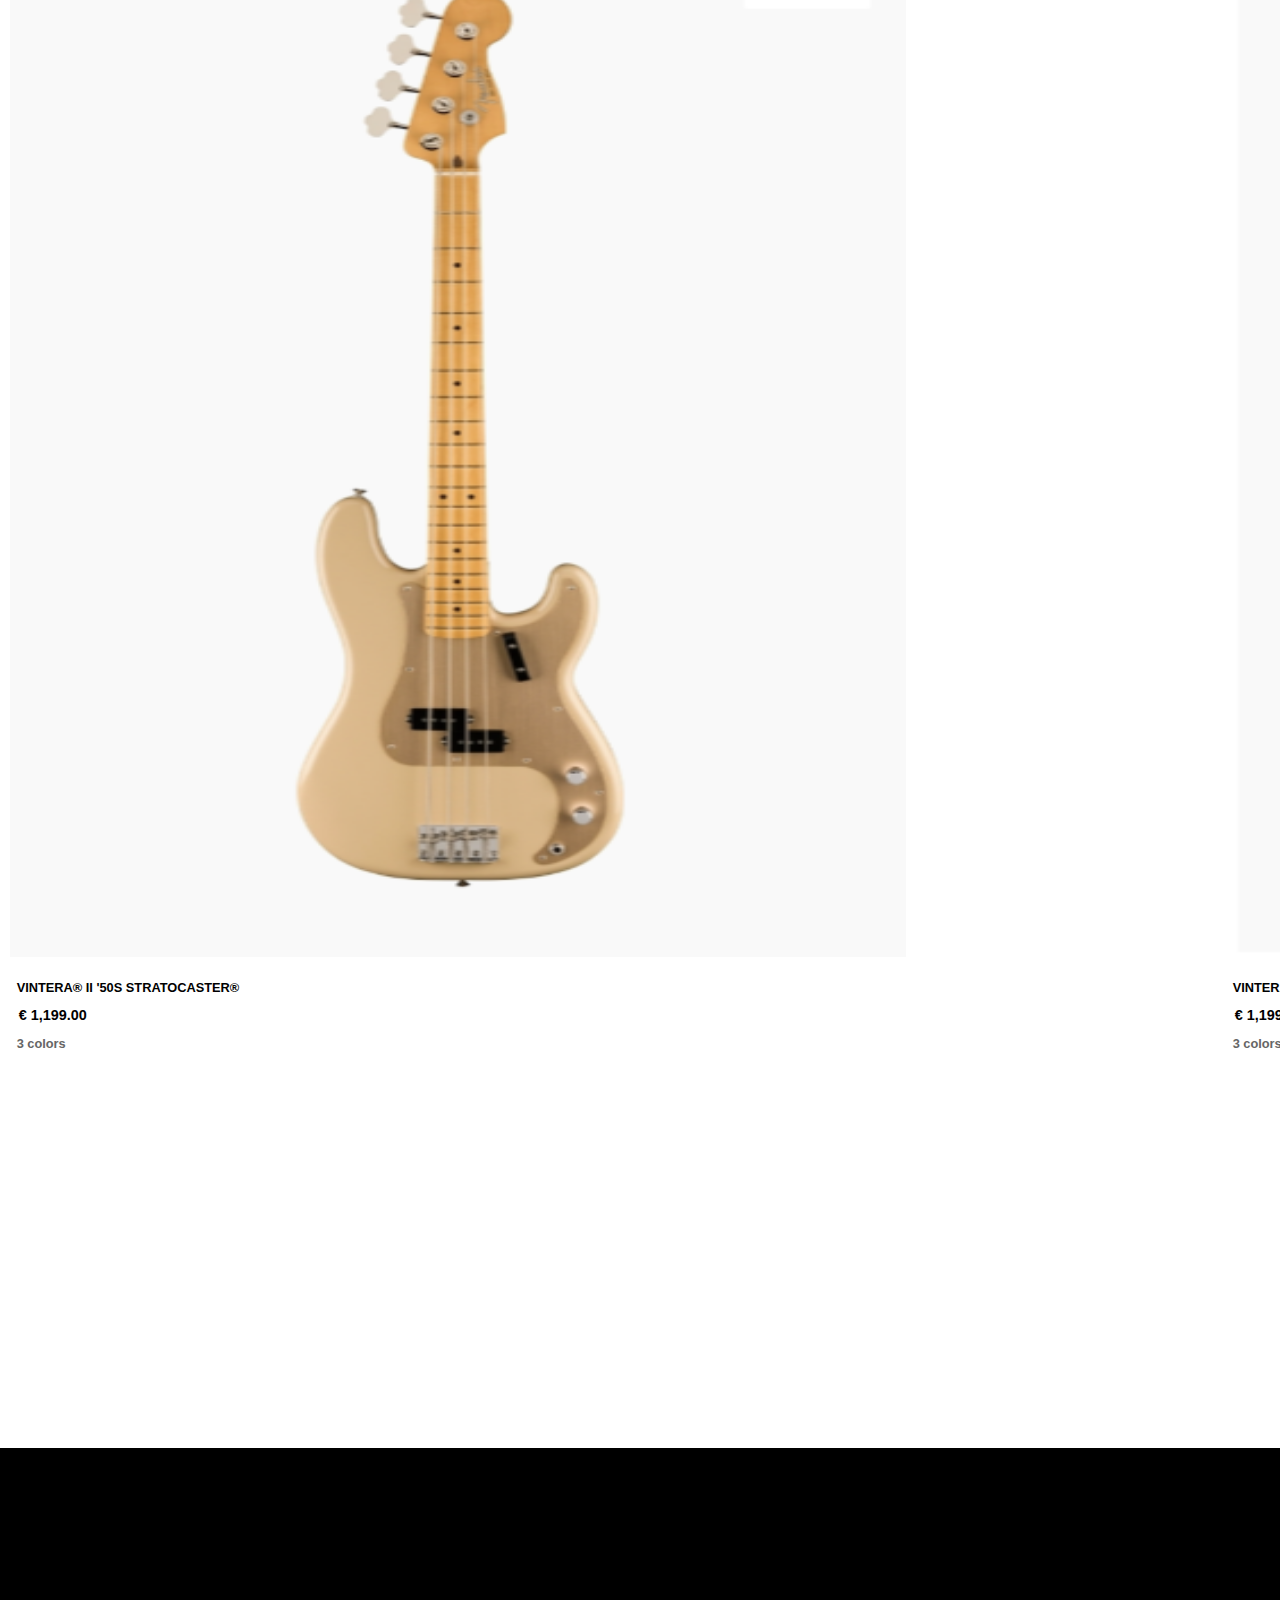
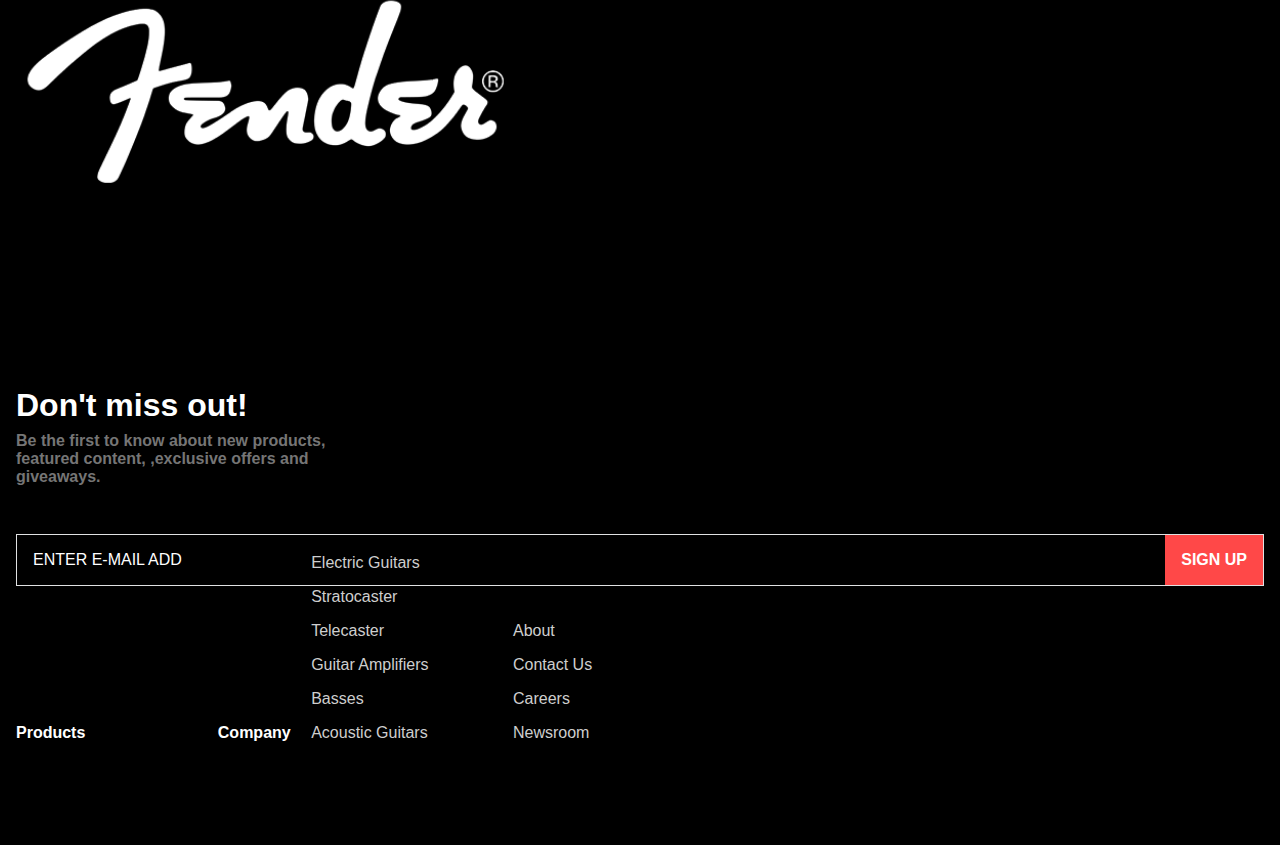
==== commit 525cd709: "Add files via upload" ====
--- a/index.html
+++ b/index.html
@@ -50,7 +50,7 @@
 
 
         <section>
-            <img src="images/Web_Fender_0919_23_VinteraIISeries_NPI_Launch_SHOPCARD_1280x846@2x.webp" alt="">
+            <img src="images/Web_Fender_0919_23_VinteraIISeries_NPI_Launch_SHOPCARD_1280x846@2x.webp" alt="foto van een auto op het strand">
             <P>New Releases</P>
             <a href="#">SHOP NOW</a>
         </section>
--- a/style.css
+++ b/style.css
@@ -0,0 +1,817 @@
+html {
+    --wit: #ffffff;
+    --zwart: #000000;
+    --gray: #e0e1e2;
+    --fender40: #d8000b;
+    --invert: invert(0);
+}
+
+body.dark {
+    --wit: #202020;
+    --zwart: #ffffff;
+    --gray: #8b8b8b;
+    --invert: invert(1);
+}
+
+* {
+    margin: 0;
+    padding: 0;
+}
+
+body {
+    font-family: sans-serif;
+    background: var(--wit);
+    color: var(--zwart);
+}
+
+/*vormgeving voor de header*/
+
+header {
+    display: flex;
+    flex-wrap: wrap;
+    justify-content: space-between;
+    height: 100px;
+    padding: 1em;
+
+}
+
+header ul {
+    display: flex;
+    gap: 10px;
+    align-items: center;
+    list-style: none;
+}
+
+header img {
+    height: 30px;
+}
+
+header ul img {
+    filter: var(--invert);
+}
+
+header input {
+    width: 100%;
+    height: 30px;
+    font-size: 1em;
+    border-radius: 2em;
+    border: 1px solid var(--gray);
+    color: var(--gray);
+    padding: 8px 0 8px 20px;
+
+}
+
+/* button header */
+
+/* The switch - the box around the slider */
+.switch {
+    position: relative;
+    display: inline-block;
+    width: 50px;
+    height: 30px;
+}
+
+/* Hide default HTML checkbox */
+.switch input {
+    opacity: 0;
+    width: 0;
+    height: 0;
+}
+
+/* The slider */
+.slider {
+    position: absolute;
+    top: 0;
+    left: 0;
+    right: 0;
+    bottom: 0;
+    background-color: var(--gray);
+    -webkit-transition: .4s;
+    transition: .4s;
+}
+
+.slider:before {
+    position: absolute;
+    content: "";
+    height: 25px;
+    width: 25px;
+    left: 2.5px;
+    bottom: 2.5px;
+    background-color: var(--wit);
+    -webkit-transition: .4s;
+    transition: .4s;
+}
+
+input:checked+.slider {
+    background-color: var(--fender40);
+}
+
+input:focus+.slider {
+    box-shadow: 0 0 1px var(--fender40);
+}
+
+input:checked+.slider:before {
+    -webkit-transform: translateX(20px);
+    -ms-transform: translateX(20px);
+    transform: translateX(20px);
+}
+
+/* Rounded sliders */
+.slider.round {
+    border-radius: 34px;
+}
+
+.slider.round:before {
+    border-radius: 50%;
+}
+
+
+/* https://www.w3schools.com/howto/howto_css_switch.asp */
+/*de vormgeving van de header stopt hier*/
+
+/*de vormgeving van de body begint hier*/
+
+.home section:first-child {
+    position: relative;
+}
+
+.home section:first-child img {
+    width: 100%;
+    /* Make sure the image takes up the entire width of its container */
+    display: block;
+    /* Remove extra spacing below the image */
+}
+
+.home section:first-child p {
+    font-size: 0.8em;
+    position: absolute;
+    top: 58%;
+    left: 50%;
+    transform: translate(-50%, -50%);
+    color: var(--wit);
+    text-align: center;
+    white-space: nowrap;
+    font-weight: bold;
+}
+
+
+.home section:first-child h1:nth-child(4) {
+    font-size: 2em;
+    position: absolute;
+    top: 67%;
+    left: 50%;
+    transform: translate(-50%, -50%);
+    color: var(--wit);
+    text-align: center;
+    text-transform: uppercase;
+    white-space: nowrap;
+    font-weight: bold;
+}
+
+.home section:first-child a {
+    font-size: 1em;
+    position: absolute;
+    top: 80%;
+    left: 50%;
+    transform: translate(-50%, -50%);
+    color: var(--zwart);
+    text-align: center;
+    text-decoration: none;
+    background-color: var(--wit);
+    padding: 10px 20px;
+    border-radius: 2em;
+    font-weight: bold;
+}
+
+.home section:first-child img:nth-child(2) {
+    position: absolute;
+    transform: translate(-50%, -50%);
+    top: 50%;
+    left: 50%;
+    width: 60%;
+    filter: var(--invert);
+}
+
+
+/*de bovenkant met de bloemen en de auto is nu af*/
+
+.home section:nth-child(2) {
+    margin-top: 4.5em;
+}
+
+
+.home section:nth-child(2) h2:first-child {
+    color: var(--zwart);
+    margin-left: 0.5em;
+    font-size: 1.3em;
+    margin-bottom: 1em;
+    font-weight: bold;
+}
+
+.home section:nth-of-type(2) img {
+    width: 43%;
+    height: 20%;
+    display: inline-block;
+    margin-left: 0.9em;
+}
+
+
+.home section:nth-of-type(2) img:nth-of-type(2) {
+    margin-left: 1em;
+}
+
+.home section:nth-of-type(2) p {
+    display: inline-block;
+    margin-top: 1em;
+    margin-left: 0.8em;
+    font-size: 1em;
+    font-weight: bold;
+
+}
+
+.home section:nth-of-type(2) p:nth-of-type(2) {
+    margin-left: 1em;
+
+}
+
+
+.home section:nth-child(3) {
+    margin-top: 2em;
+}
+
+
+.home section:nth-of-type(3) img {
+    width: 43%;
+    height: 20%;
+    display: inline-block;
+    margin-left: 0.9em;
+}
+
+
+.home section:nth-of-type(3) img:nth-of-type(2) {
+    margin-left: 1em;
+}
+
+.home section:nth-of-type(3) p {
+    display: inline-block;
+    margin-top: 1em;
+    margin-left: 0.8em;
+    font-size: 1em;
+    font-weight: bold;
+}
+
+.home section:nth-of-type(3) p:nth-of-type(2) {
+    margin-left: 5.8em;
+    font-weight: bold;
+}
+
+
+/*de vormgeving voor de collectie stopt hier*/
+
+.home section:nth-of-type(4) {
+    margin-top: 4em;
+    position: relative;
+}
+
+.home section:nth-of-type(4) img {
+    width: 93%;
+    height: 30%;
+    display: block;
+    margin: auto;
+}
+
+
+.home section:nth-of-type(4) p {
+    font-size: 1.2em;
+    text-shadow: 2px 2px 4px rgba(0, 0, 0, 0.5);
+
+    position: absolute;
+    font-weight: bold;
+    top: 65%;
+    left: 30%;
+    transform: translate(-50%, -50%);
+    color: white;
+}
+
+.home section:nth-of-type(4) a {
+    font-size: 0.9em;
+    text-shadow: 2px 2px 4px rgba(0, 0, 0, 0.5);
+    position: absolute;
+    font-weight: bold;
+    top: 80%;
+    left: 23%;
+    transform: translate(-50%, -50%);
+    color: white;
+    border-bottom: 2px solid var(--wit);
+}
+
+/*vormgeving voor de auto met shop now stopt hier*/
+
+
+
+.home section:nth-of-type(5) h2 {
+    position: absolute;
+    color: var(--zwart);
+    margin-left: 0.5em;
+    font-size: 1.3em;
+    margin-top: 3.5em;
+    font-weight: bold;
+    flex: 0 0 auto;
+    /* Prevent h2 from participating in flex layout */
+    width: auto;
+    /* Allow h2 to take its natural width */
+}
+
+.home section:nth-of-type(5) img {
+    margin-top: 1em;
+    color: #f9f9f9;
+    margin-left: 0.6em;
+    width: 70%;
+    height: 70%;
+}
+
+.home section:nth-of-type(5) h3 {
+    margin-top: 1.5em;
+    font-weight: bold;
+    margin-left: 1.3em;
+    font-size: 0.8em;
+}
+
+
+.home section:nth-of-type(5) p {
+    margin-top: 0.8em;
+    font-weight: bold;
+    margin-left: 1.3em;
+    font-size: 0.9em;
+}
+
+.home section:nth-of-type(5) p:nth-of-type(2) {
+    margin-top: 1em;
+    margin-left: 1.3em;
+    font-size: 0.8em;
+    color: #666666;
+}
+
+.home section:nth-of-type(5) {
+    display: flex;
+    overflow-x: auto;
+    /* Add horizontal scroll if the content exceeds the width */
+    overflow-y: hidden;
+}
+
+.home section:nth-of-type(5) article {
+    margin-top: 7em;
+    overflow-x: auto;
+    /* Add horizontal scroll if the content exceeds the width */
+    flex: 0 0 auto;
+    /* Allow the articles to shrink if necessary */
+    margin-right: -4em;
+    /* Adjust the margin between articles */
+    width: 100%;
+    /* Set the width of each article to 25% to have four items in a row */
+
+}
+
+
+/*vormgeving voor mijn gitaar silder stopt hier*/
+
+
+.home section:nth-of-type(6) h2 {
+    margin-top: 2em;
+    color: var(--zwart);
+    margin-left: 0.5em;
+    font-size: 1.3em;
+    margin-top: 2em;
+    font-weight: bold;
+    flex: 0 0 auto;
+    /* Prevent h2 from participating in flex layout */
+    width: auto;
+    /* Allow h2 to take its natural width */
+    position: absolute;
+}
+
+.home section:nth-of-type(6) img {
+    margin-top: 2em;
+    color: #f9f9f9;
+    margin-left: 0.6em;
+    width: 70%;
+    height: 70%;
+}
+
+.home section:nth-of-type(6) p:first-of-type {
+    font-size: 0.9em;
+    color: #3f3f3f;
+    margin-top: 1em;
+    margin-left: 0.7em;
+    font-weight: bold;
+
+}
+
+.home section:nth-of-type(6) p:nth-of-type(2) {
+    margin-top: 0.5em;
+    font-size: 1em;
+    margin-left: 0.55em;
+    margin-bottom: 0.5em;
+    font-weight: bold;
+}
+
+.home section:nth-of-type(6) a {
+    font-size: 0.9em;
+    margin-left: 0.55em;
+    font-weight: bold;
+    color: var(--zwart);
+    border-bottom: 1px solid var(--zwart);
+
+}
+
+.home section:nth-of-type(6) {
+    margin-top: 2em;
+    display: flex;
+    overflow-x: auto;
+    /* Add horizontal scroll if the content exceeds the width */
+    overflow-y: hidden;
+}
+
+.home section:nth-of-type(6) article {
+    margin-top: 4em;
+    overflow-x: auto;
+    /* Add horizontal scroll if the content exceeds the width */
+    flex: 0 0 auto;
+    /* Allow the articles to shrink if necessary */
+    margin-right: -4em;
+    /* Adjust the margin between articles */
+    width: 100%;
+    display: inline-block;
+}
+
+
+
+/*vormgeving voor de artikelen stopt hier*/
+
+.home section:nth-of-type(7) h2 {
+    position: absolute;
+    color: var(--zwart);
+    margin-left: 0.5em;
+    font-size: 1.3em;
+    margin-top: 5em;
+    font-weight: bold;
+    flex: 0 0 auto;
+    /* Prevent h2 from participating in flex layout */
+    width: auto;
+    /* Allow h2 to take its natural width */
+}
+
+.home section:nth-of-type(7) img {
+    margin-top: 1em;
+    color: #f9f9f9;
+    margin-left: 0.6em;
+    width: 70%;
+    height: 70%;
+}
+
+.home section:nth-of-type(7) h3 {
+    margin-top: 1.5em;
+    font-weight: bold;
+    margin-left: 1.3em;
+    font-size: 0.8em;
+}
+
+
+.home section:nth-of-type(7) p {
+    margin-top: 0.8em;
+    font-weight: bold;
+    margin-left: 1.3em;
+    font-size: 0.9em;
+}
+
+.home section:nth-of-type(7) p:nth-of-type(2) {
+    margin-top: 1em;
+    margin-left: 1.3em;
+    font-size: 0.8em;
+    color: #666666;
+}
+
+.home section:nth-of-type(7) {
+    display: flex;
+    overflow-x: auto;
+    /* Add horizontal scroll if the content exceeds the width */
+    overflow-y: hidden;
+}
+
+.home section:nth-of-type(7) article {
+    margin-top: 9em;
+    overflow-x: auto;
+    /* Add horizontal scroll if the content exceeds the width */
+    flex: 0 0 auto;
+    /* Allow the articles to shrink if necessary */
+    margin-right: -4em;
+    /* Adjust the margin between articles */
+    width: 100%;
+    /* Set the width of each article to 25% to have four items in a row */
+
+}
+
+
+footer {
+    margin-top: 4em;
+    background: black;
+    color: white;
+    padding-bottom: 2em;
+}
+
+
+footer img {
+    width: 40%;
+    height: 50%;
+    margin-left: 0.5em;
+}
+
+
+footer h3 {
+    color: white;
+    font-size: 2em;
+    font-weight: bold;
+    margin-left: 0.5em;
+    margin-top: 0.7em;
+}
+
+footer p {
+    font-size: 1em;
+    color: #757575;
+    margin-left: 1em;
+    margin-top: 0.5em;
+    font-weight: bold;
+    margin-bottom: 3em;
+
+}
+
+
+footer a:first-of-type {
+    color: white;
+    text-decoration: none;
+    font-size: 1em;
+    margin: 1em;
+}
+
+footer div {
+    display: flex;
+    border: 1px solid var(--gray);
+    margin: 1em;
+    justify-content: space-between;
+    align-content: center;
+}
+
+footer button {
+    font-size: 1em;
+    background-color: #ff4848;
+    color: white;
+    border: none;
+    font-weight: bold;
+    padding: .5em 1em;
+
+}
+
+footer h4 {
+    color: var(--wit);
+    display: inline;
+    margin-left: 1em;
+    line-height: 10;
+}
+
+footer h4:first-of-type {
+    margin-right: 7em;
+}
+
+footer ul {
+    display: inline-block;
+    list-style: none;
+    margin-top: -4em;
+}
+
+footer ul li {
+    color: #cecece;
+    padding-top: 1em;
+}
+
+footer ul:first-of-type {
+    margin-left: 1em;
+    margin-right: 5em;
+}
+
+
+
+/*vormgeving voor pagina 2*/
+
+.pagina2 section:first-child h1 {
+    font-weight: bold;
+    font-size: 1.5em;
+    margin-left: 0.7em;
+    margin-top: 1.5em;
+}
+
+.pagina2 section:first-child p {
+    font-size: 0.8em;
+    color: var(--zwart);
+    margin-left: 1.3em;
+    margin-top: 0.5em;
+    text-align: left;
+}
+
+
+.pagina2 section:first-child img {
+    width: 90%;
+    height: 60%;
+    margin-left: 1em;
+    margin-top: 2em;
+}
+
+.kleur {
+    margin-left: 1em;
+}
+
+.kleur h2 {
+    margin-top: 2em;
+    margin-bottom: 0.2em;
+}
+
+.kleur p {
+    margin-bottom: 0.5em;
+}
+
+.kleur button {
+    color: var(--wit);
+    border-radius: 50%;
+    font-size: 0;
+    width: 25px;
+    height: 25px;
+}
+
+.kleur button:focus {
+    border: solid var(--zwart) 3px;
+}
+
+#blauw {
+    background: #7ee0aa;
+}
+
+#groen {
+    background: #b9ddf9;
+}
+
+
+.prijs h2 {
+    margin-left: 0.7em;
+    margin-top: 1.5em;
+    margin-bottom: 1.5em;
+}
+
+.prijs p {
+    font-size: 0.9em;
+    margin-left: 1em;
+    margin-right: 1em;
+    margin-bottom: 1em;
+    color: var(--zwart);
+}
+
+
+.features h2 {
+    margin: 2em 1.5em 1em .7em;
+    padding-bottom: 0.5em;
+    border-bottom: 2px solid var(--gray);
+    width: 90%;
+}
+
+
+.features ul {
+    margin-left: 2em;
+}
+
+.features li {
+    color: var(--zwart);
+    font-size: 0.9em;
+    margin-bottom: 0.9em;
+}
+
+.high {
+    padding: 1em;
+}
+
+.high h2 {
+    padding-bottom: 0.5em;
+    border-bottom: 2px solid var(--gray);
+    width: 90%;
+
+}
+
+.high h3 {
+    font-size: 1em;
+    font-weight: 800;
+    text-align: center;
+    padding: 1em 1em 2em 1em
+}
+
+.high p {
+    padding: .5em;
+    line-height: 1.5;
+}
+
+.high section {
+    padding: 1em;
+}
+
+.high section img {
+    padding: 0;
+    margin: 0;
+    width: 100%;
+}
+
+
+.gear h3 {
+    position: absolute;
+    color: var(--zwart);
+    margin-left: 0.5em;
+    font-size: 1.3em;
+    margin-top: 3.5em;
+    font-weight: bold;
+    flex: 0 0 auto;
+    /* Prevent h2 from participating in flex layout */
+    width: auto;
+    /* Allow h2 to take its natural width */
+}
+
+.gear img {
+    margin-top: 1em;
+    color: #f9f9f9;
+    margin-left: 0.6em;
+    width: 70%;
+    height: 70%;
+}
+
+
+.gear p {
+    margin-top: 0.8em;
+    font-weight: bold;
+    margin-left: 1.3em;
+    font-size: 0.9em;
+}
+
+
+
+.gear section {
+    display: flex;
+    overflow-x: auto;
+    /* Add horizontal scroll if the content exceeds the width */
+    overflow-y: hidden;
+}
+
+.gear article {
+    margin-top: 7em;
+    overflow-x: auto;
+    /* Add horizontal scroll if the content exceeds the width */
+    flex: 0 0 auto;
+    /* Allow the articles to shrink if necessary */
+    margin-right: -4em;
+    /* Adjust the margin between articles */
+    width: 100%;
+    /* Set the width of each article to 25% to have four items in a row */
+
+}
+
+video {
+    width: 90%;
+    padding: 1em;
+    margin: 0;
+}
+
+
+/* //hamburgermenu */
+.hamburger {
+    display: none;
+    position: absolute;
+    padding: 2em;
+    top: 55px;
+    left: 0;
+    z-index: 100;
+    width: 100vw;
+    height: 100vh;
+    background: var(--wit);
+    color: var(--zwart);
+}
+
+.hamburger ul {
+    list-style: none;
+    padding: 1em .5em;
+}
+
+.hamburger ul a {
+    text-decoration: none;
+    text-transform: uppercase;
+    font-weight: 900;
+    color: var(--zwart);
+    line-height: 2.5;
+
+}
+
+.hamburger img {
+    height: 30px;
+}